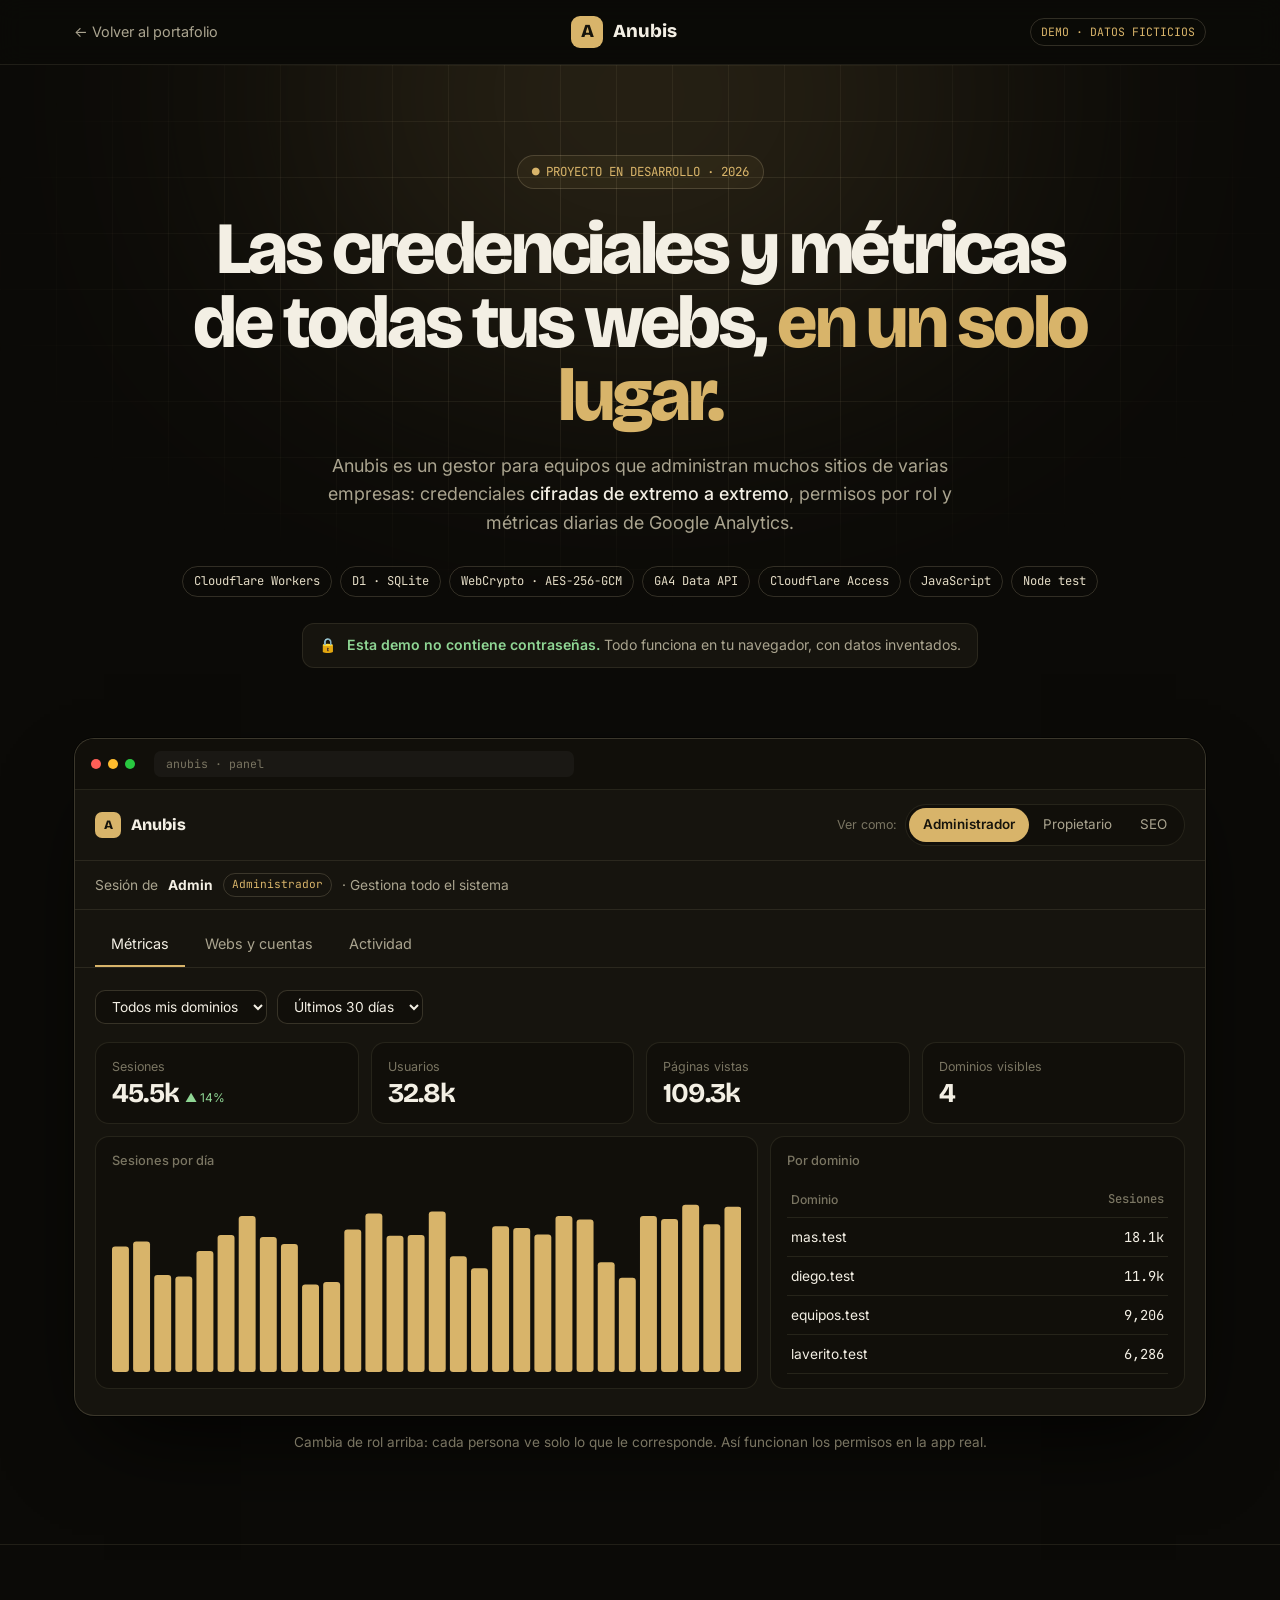
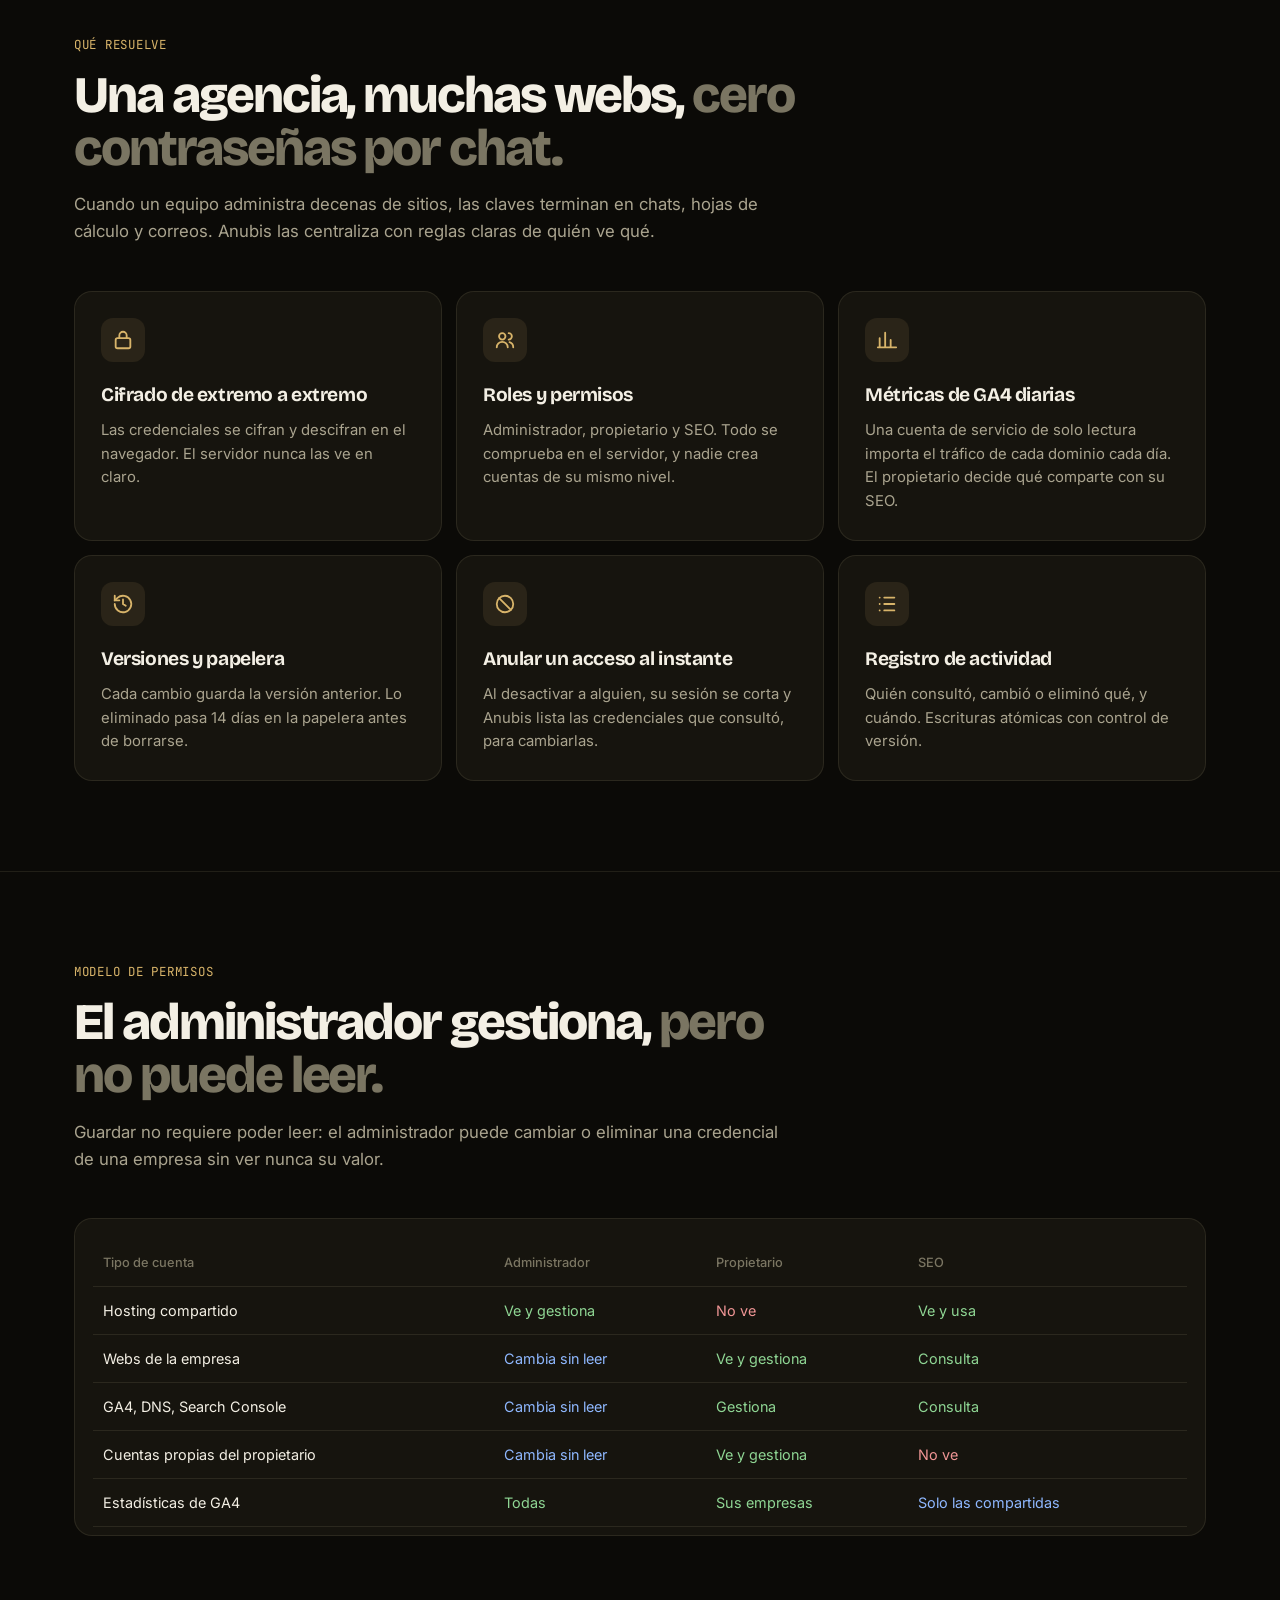
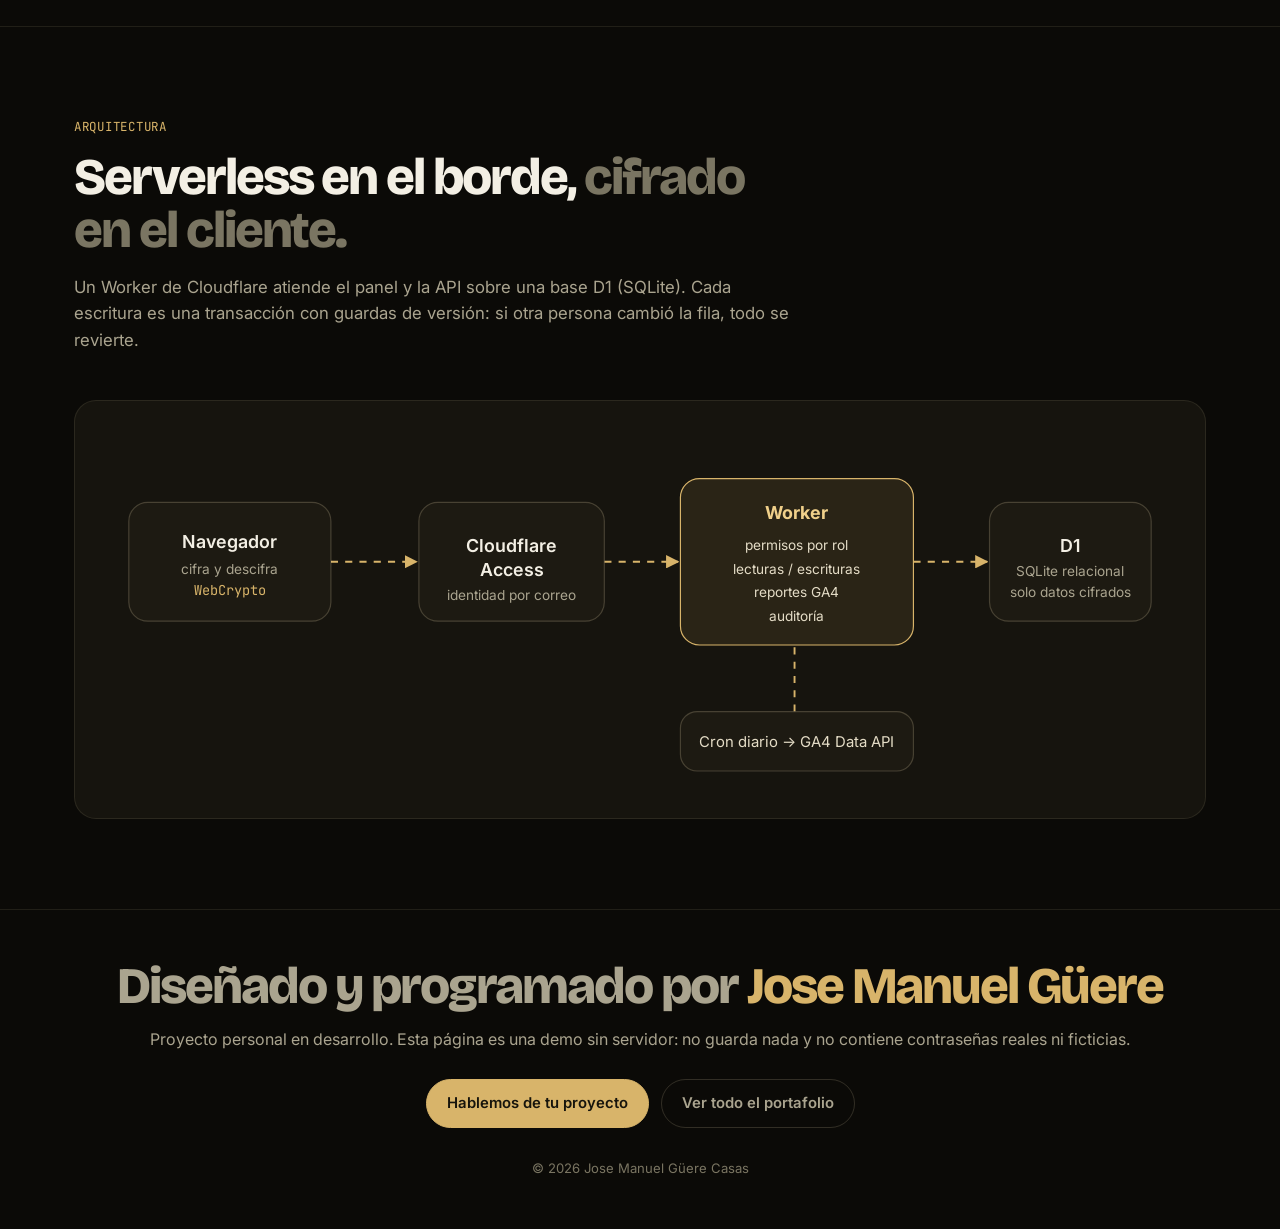
==== anubis.html @ 58fd3b6d "Proyecto Anubis: caso de estudio y demo interactiva sin contraseñas Co-Authored-By: Claude Opus 5.5 " ====
<!doctype html>
<html lang="es">
<head>
<meta charset="utf-8">
<meta name="viewport" content="width=device-width, initial-scale=1">
<title>Anubis — Demo interactiva</title>
<meta name="description" content="Anubis: gestor de credenciales con cifrado de extremo a extremo, roles y métricas de Google Analytics para equipos que administran muchas webs. Demo con datos ficticios.">
<meta property="og:title" content="Anubis — Demo interactiva">
<meta property="og:description" content="Credenciales cifradas de extremo a extremo, roles y métricas de GA4 para agencias. Proyecto de Jose Manuel Güere.">
<meta property="og:image" content="https://jguere2811.github.io/og.png">
<link rel="icon" href="data:image/svg+xml,%3Csvg xmlns='http://www.w3.org/2000/svg' viewBox='0 0 64 64'%3E%3Crect width='64' height='64' rx='16' fill='%23d8b46a'/%3E%3Ctext x='32' y='43' text-anchor='middle' font-family='Arial' font-weight='900' font-size='30' fill='%2316140c'%3EA%3C/text%3E%3C/svg%3E">
<link rel="preconnect" href="https://fonts.googleapis.com">
<link rel="preconnect" href="https://fonts.gstatic.com" crossorigin>
<link href="https://fonts.googleapis.com/css2?family=Bricolage+Grotesque:opsz,wght@12..96,700;12..96,800&family=Inter:wght@400;500;600&family=JetBrains+Mono:wght@400;500&display=swap" rel="stylesheet">
<style>
:root{
  --bg:#0b0a07; --bg-2:#110f0a; --card:#16140e; --card-2:#1d1a12; --line:rgba(255,236,190,.09); --line-2:rgba(255,236,190,.16);
  --text:#f3efe4; --muted:#aaa48f; --dim:#7a7562; --gold:#d8b46a; --gold-2:#f0d08a; --green:#8fd694; --red:#f09595; --blue:#8fb8ff;
  --display:"Bricolage Grotesque",Inter,system-ui,sans-serif; --mono:"JetBrains Mono",ui-monospace,monospace;
}
*{box-sizing:border-box;margin:0;padding:0}
[hidden]{display:none!important}
html{scroll-behavior:smooth}
body{background:var(--bg);color:var(--text);font-family:Inter,system-ui,sans-serif;line-height:1.6;-webkit-font-smoothing:antialiased;overflow-x:hidden}
a{color:inherit;text-decoration:none}
button{font:inherit;color:inherit;background:none;border:none;cursor:pointer}
::selection{background:var(--gold);color:#16140c}
.wrap{max-width:1180px;margin:0 auto;padding:0 24px}
.mono{font-family:var(--mono)}

/* top */
.top{position:sticky;top:0;z-index:20;background:rgba(11,10,7,.8);backdrop-filter:blur(12px);-webkit-backdrop-filter:blur(12px);border-bottom:1px solid var(--line)}
.top .wrap{display:flex;align-items:center;justify-content:space-between;height:64px;gap:16px}
.back{display:inline-flex;align-items:center;gap:8px;color:var(--muted);font-size:.9rem}
.back:hover{color:var(--text)}
.brand{display:flex;align-items:center;gap:10px;font-family:var(--display);font-weight:800;font-size:1.15rem}
.brand i{width:32px;height:32px;border-radius:9px;background:var(--gold);color:#16140c;display:grid;place-items:center;font-style:normal}
.pill{font-family:var(--mono);font-size:.72rem;padding:4px 10px;border-radius:999px;border:1px solid var(--line-2);color:var(--gold)}

/* hero */
.hero{position:relative;padding:90px 0 60px;overflow:hidden;text-align:center}
.hero::before{content:"";position:absolute;inset:0;background-image:linear-gradient(var(--line) 1px,transparent 1px),linear-gradient(90deg,var(--line) 1px,transparent 1px);background-size:56px 56px;mask-image:radial-gradient(ellipse 70% 70% at 50% 30%,#000 20%,transparent 75%);-webkit-mask-image:radial-gradient(ellipse 70% 70% at 50% 30%,#000 20%,transparent 75%)}
.glow{position:absolute;width:700px;height:420px;left:50%;top:-180px;transform:translateX(-50%);background:var(--gold);filter:blur(140px);opacity:.18;border-radius:50%}
.hero .wrap{position:relative}
.eyebrow{display:inline-flex;align-items:center;gap:8px;font-family:var(--mono);font-size:.78rem;color:var(--gold);border:1px solid var(--line-2);border-radius:999px;padding:6px 14px;background:rgba(216,180,106,.06)}
h1{font-family:var(--display);font-weight:800;font-size:clamp(2.4rem,6vw,4.6rem);line-height:1;letter-spacing:-.045em;margin:24px auto 18px;max-width:900px}
h1 em{font-style:normal;color:var(--gold)}
.lead{color:var(--muted);font-size:1.12rem;max-width:660px;margin:0 auto}
.chips{display:flex;flex-wrap:wrap;gap:8px;justify-content:center;margin-top:28px}
.chip{font-family:var(--mono);font-size:.76rem;padding:5px 11px;border-radius:999px;border:1px solid var(--line-2);color:#e4dcc6}
.notice{display:inline-flex;align-items:center;gap:10px;margin-top:26px;font-size:.88rem;color:var(--muted);background:var(--card);border:1px solid var(--line);border-radius:12px;padding:10px 16px}
.notice b{color:var(--green);font-weight:600}

/* demo */
.demo-sec{padding:10px 0 90px}
.app{background:var(--card);border:1px solid var(--line-2);border-radius:20px;overflow:hidden;box-shadow:0 40px 90px -30px rgba(0,0,0,.9),0 0 0 1px rgba(0,0,0,.5)}
.chrome{display:flex;align-items:center;gap:7px;padding:12px 16px;border-bottom:1px solid var(--line);background:var(--bg-2)}
.chrome i{width:10px;height:10px;border-radius:50%;background:#3a372c}
.chrome i:nth-child(1){background:#ff5f57}.chrome i:nth-child(2){background:#febc2e}.chrome i:nth-child(3){background:#28c840}
.chrome .url{margin-left:12px;flex:1;max-width:420px;background:rgba(255,255,255,.04);border-radius:7px;padding:4px 12px;font-family:var(--mono);font-size:.72rem;color:var(--dim)}
.appbar{display:flex;align-items:center;gap:14px;flex-wrap:wrap;padding:14px 20px;border-bottom:1px solid var(--line)}
.appbar .brand{font-size:1rem}.appbar .brand i{width:26px;height:26px;font-size:.8rem;border-radius:7px}
.roles{margin-left:auto;display:flex;align-items:center;gap:8px;flex-wrap:wrap}
.roles small{color:var(--dim);font-size:.78rem}
.seg{display:flex;background:var(--bg-2);border:1px solid var(--line);border-radius:999px;padding:3px}
.seg button{padding:6px 14px;border-radius:999px;font-size:.84rem;color:var(--muted);transition:.2s}
.seg button.on{background:var(--gold);color:#16140c;font-weight:600}
.who{padding:12px 20px;font-size:.86rem;color:var(--muted);border-bottom:1px solid var(--line);display:flex;gap:10px;align-items:center;flex-wrap:wrap}
.who b{color:var(--text)}
.tag{font-family:var(--mono);font-size:.7rem;padding:2px 8px;border-radius:999px;border:1px solid var(--line-2);color:var(--gold)}
.tabs{display:flex;gap:4px;padding:12px 20px 0;border-bottom:1px solid var(--line);overflow-x:auto}
.tabs button{padding:10px 16px;font-size:.9rem;color:var(--muted);border-bottom:2px solid transparent;white-space:nowrap}
.tabs button.on{color:var(--text);border-color:var(--gold)}
.pane{padding:22px 20px 26px;min-height:420px}

.filters{display:flex;gap:10px;flex-wrap:wrap;margin-bottom:18px;align-items:center}
select{font:inherit;font-size:.86rem;background:var(--bg-2);color:var(--text);border:1px solid var(--line-2);border-radius:10px;padding:7px 12px}
.kpis{display:grid;grid-template-columns:repeat(4,1fr);gap:12px}
.kpi{background:var(--bg-2);border:1px solid var(--line);border-radius:14px;padding:14px 16px}
.kpi small{color:var(--dim);font-size:.78rem;display:block}
.kpi b{font-family:var(--display);font-size:1.7rem;letter-spacing:-.03em;line-height:1.2}
.kpi em{font-style:normal;font-size:.75rem;color:var(--green);margin-left:6px}
.grid2{display:grid;grid-template-columns:1.6fr 1fr;gap:12px;margin-top:12px}
.box{background:var(--bg-2);border:1px solid var(--line);border-radius:14px;padding:14px 16px}
.box h4{font-size:.8rem;color:var(--dim);font-weight:500;margin-bottom:10px}
#chart{width:100%;height:190px;display:block}
#chart rect{fill:var(--gold);transition:height .4s,y .4s}
#chart rect:hover{fill:var(--gold-2)}
table{width:100%;border-collapse:collapse;font-size:.86rem}
td,th{padding:8px 4px;border-bottom:1px solid var(--line);text-align:left}
th{color:var(--dim);font-weight:500;font-size:.76rem}
td.n,th.n{text-align:right;font-family:var(--mono)}
.empty{display:grid;place-items:center;text-align:center;gap:10px;padding:60px 20px;color:var(--muted)}
.empty .ic{width:52px;height:52px;border-radius:14px;display:grid;place-items:center;background:rgba(240,149,149,.1);color:var(--red);font-size:1.4rem}

.co{margin-bottom:22px}
.co h3{font-family:var(--display);font-size:1.15rem;letter-spacing:-.02em;display:flex;align-items:center;gap:10px;margin-bottom:10px}
.co h3 span{font-family:var(--mono);font-size:.72rem;color:var(--dim);font-weight:400}
.acc{display:grid;grid-template-columns:auto 1fr auto;gap:14px;align-items:center;background:var(--bg-2);border:1px solid var(--line);border-radius:14px;padding:12px 14px;margin-bottom:8px}
.acc .lk{width:36px;height:36px;border-radius:10px;display:grid;place-items:center;background:rgba(216,180,106,.1);color:var(--gold)}
.acc .lk svg{width:18px;height:18px}
.acc b{display:block;font-size:.93rem}
.acc small{color:var(--dim);font-size:.78rem}
.acc .val{font-family:var(--mono);font-size:.78rem;color:var(--dim);letter-spacing:.1em}
.perm{font-size:.76rem;font-weight:600;padding:5px 10px;border-radius:999px;white-space:nowrap}
.perm.ok{background:rgba(143,214,148,.1);color:var(--green)}
.perm.blind{background:rgba(143,184,255,.1);color:var(--blue)}
.perm.no{background:rgba(240,149,149,.1);color:var(--red)}
.btn-ver{font-size:.78rem;border:1px solid var(--line-2);border-radius:8px;padding:5px 10px;margin-left:8px;color:var(--muted)}
.btn-ver:hover{color:var(--text);border-color:var(--gold)}
.right{display:flex;align-items:center;flex-wrap:wrap;justify-content:flex-end;gap:6px}

.log{display:grid;gap:0}
.ev{display:grid;grid-template-columns:110px 1fr;gap:14px;padding:12px 0;border-bottom:1px solid var(--line);font-size:.88rem}
.ev time{font-family:var(--mono);font-size:.76rem;color:var(--dim)}
.ev b{font-weight:600}
.ev .k{color:var(--gold)}

@media (max-width:860px){.kpis{grid-template-columns:1fr 1fr}.grid2{grid-template-columns:1fr}.roles{margin-left:0;width:100%}}
@media (max-width:520px){.acc{grid-template-columns:auto 1fr}.acc .right{grid-column:1/-1;justify-content:flex-start}.ev{grid-template-columns:1fr;gap:2px}.chrome .url{display:none}.seg button{padding:6px 10px;font-size:.8rem}}

/* sections */
section.info{padding:90px 0;border-top:1px solid var(--line)}
.sh{max-width:720px;margin-bottom:46px}
.lbl{font-family:var(--mono);font-size:.78rem;color:var(--gold);letter-spacing:.06em;margin-bottom:14px}
h2{font-family:var(--display);font-weight:800;font-size:clamp(2rem,4.5vw,3.2rem);line-height:1.04;letter-spacing:-.04em}
h2 span{color:var(--dim)}
.sh p{color:var(--muted);margin-top:16px;font-size:1.05rem}
.feats{display:grid;grid-template-columns:repeat(3,1fr);gap:14px}
.feat{background:var(--card);border:1px solid var(--line);border-radius:18px;padding:26px}
.feat .ic{width:44px;height:44px;border-radius:12px;display:grid;place-items:center;background:rgba(216,180,106,.1);color:var(--gold);margin-bottom:18px}
.feat .ic svg{width:22px;height:22px}
.feat h3{font-family:var(--display);font-size:1.2rem;letter-spacing:-.02em;margin-bottom:8px}
.feat p{color:var(--muted);font-size:.93rem}
@media (max-width:900px){.feats{grid-template-columns:1fr 1fr}}
@media (max-width:560px){.feats{grid-template-columns:1fr}}
.arch{background:var(--card);border:1px solid var(--line);border-radius:22px;padding:30px;overflow-x:auto}
.arch svg{display:block;width:100%;min-width:720px;height:auto}
.flowdash{stroke-dasharray:6 6;animation:dash 1s linear infinite}
@keyframes dash{to{stroke-dashoffset:-12}}
.role-table{width:100%;margin-top:14px}
.role-table td,.role-table th{padding:12px 10px;font-size:.9rem}
.role-table th{font-size:.8rem}
.y{color:var(--green)}.b{color:var(--blue)}.x{color:var(--red)}
.tw{background:var(--card);border:1px solid var(--line);border-radius:18px;padding:8px 18px;overflow-x:auto}
.tw table{min-width:560px}

footer{border-top:1px solid var(--line);padding:50px 0;text-align:center;color:var(--muted)}
footer h2{margin-bottom:14px}
.cta{display:flex;justify-content:center;gap:12px;flex-wrap:wrap;margin-top:26px}
.btn{display:inline-flex;align-items:center;gap:8px;padding:12px 20px;border-radius:999px;font-weight:600;font-size:.93rem;border:1px solid var(--line-2);transition:transform .2s}
.btn:hover{transform:translateY(-2px)}
.btn.gold{background:var(--gold);color:#16140c;border-color:var(--gold)}
.small{font-size:.82rem;color:var(--dim);margin-top:30px}

.toast{position:fixed;left:50%;bottom:26px;transform:translate(-50%,20px);max-width:calc(100vw - 32px);background:var(--card-2);border:1px solid var(--gold);color:var(--text);font-size:.9rem;padding:12px 18px;border-radius:14px;opacity:0;transition:.3s;pointer-events:none;z-index:50;box-shadow:0 20px 40px rgba(0,0,0,.6)}
.toast.show{opacity:1;transform:translate(-50%,0)}
@media (prefers-reduced-motion:reduce){*{animation:none!important;transition:none!important}html{scroll-behavior:auto}}
</style>
</head>
<body>

<div class="top">
  <div class="wrap">
    <a class="back" href="./#proyectos">← Volver al portafolio</a>
    <span class="brand"><i>A</i>Anubis</span>
    <span class="pill">DEMO · DATOS FICTICIOS</span>
  </div>
</div>

<header class="hero">
  <div class="glow"></div>
  <div class="wrap">
    <span class="eyebrow">● PROYECTO EN DESARROLLO · 2026</span>
    <h1>Las credenciales y métricas de todas tus webs, <em>en un solo lugar.</em></h1>
    <p class="lead">Anubis es un gestor para equipos que administran muchos sitios de varias empresas: credenciales <b style="color:var(--text);font-weight:500">cifradas de extremo a extremo</b>, permisos por rol y métricas diarias de Google Analytics.</p>
    <div class="chips"><span class="chip">Cloudflare Workers</span><span class="chip">D1 · SQLite</span><span class="chip">WebCrypto · AES-256-GCM</span><span class="chip">GA4 Data API</span><span class="chip">Cloudflare Access</span><span class="chip">JavaScript</span><span class="chip">Node test</span></div>
    <div class="notice">🔒 <span><b>Esta demo no contiene contraseñas.</b> Todo funciona en tu navegador, con datos inventados.</span></div>
  </div>
</header>

<!-- ============ DEMO ============ -->
<section class="demo-sec" id="demo">
  <div class="wrap">
    <div class="app">
      <div class="chrome"><i></i><i></i><i></i><span class="url">anubis · panel</span></div>
      <div class="appbar">
        <span class="brand"><i>A</i>Anubis</span>
        <div class="roles"><small>Ver como:</small>
          <div class="seg" id="roles">
            <button data-role="admin" class="on">Administrador</button>
            <button data-role="owner">Propietario</button>
            <button data-role="seo">SEO</button>
          </div>
        </div>
      </div>
      <div class="who" id="who"></div>
      <div class="tabs" id="tabs">
        <button data-tab="metricas" class="on">Métricas</button>
        <button data-tab="webs">Webs y cuentas</button>
        <button data-tab="actividad">Actividad</button>
      </div>

      <div class="pane" id="p-metricas">
        <div class="filters">
          <select id="f-dom" aria-label="Dominio"></select>
          <select id="f-dias" aria-label="Periodo"><option value="7">Últimos 7 días</option><option value="30" selected>Últimos 30 días</option></select>
        </div>
        <div class="kpis">
          <div class="kpi"><small>Sesiones</small><b id="k-ses">0</b><em id="k-var"></em></div>
          <div class="kpi"><small>Usuarios</small><b id="k-usr">0</b></div>
          <div class="kpi"><small>Páginas vistas</small><b id="k-pv">0</b></div>
          <div class="kpi"><small>Dominios visibles</small><b id="k-dom">0</b></div>
        </div>
        <div class="grid2">
          <div class="box"><h4>Sesiones por día</h4><svg id="chart" viewBox="0 0 600 190" preserveAspectRatio="none"></svg></div>
          <div class="box"><h4>Por dominio</h4><table><thead><tr><th>Dominio</th><th class="n">Sesiones</th></tr></thead><tbody id="t-dom"></tbody></table></div>
        </div>
      </div>

      <div class="pane" id="p-webs" hidden></div>
      <div class="pane" id="p-actividad" hidden></div>
    </div>
    <p style="text-align:center;color:var(--dim);font-size:.85rem;margin-top:16px">Cambia de rol arriba: cada persona ve solo lo que le corresponde. Así funcionan los permisos en la app real.</p>
  </div>
</section>

<!-- ============ FEATURES ============ -->
<section class="info">
  <div class="wrap">
    <div class="sh">
      <div class="lbl">QUÉ RESUELVE</div>
      <h2>Una agencia, muchas webs, <span>cero contraseñas por chat.</span></h2>
      <p>Cuando un equipo administra decenas de sitios, las claves terminan en chats, hojas de cálculo y correos. Anubis las centraliza con reglas claras de quién ve qué.</p>
    </div>
    <div class="feats">
      <div class="feat"><div class="ic"><svg viewBox="0 0 24 24" fill="none" stroke="currentColor" stroke-width="2" stroke-linecap="round"><rect x="4" y="10" width="16" height="11" rx="2"/><path d="M8 10V7a4 4 0 0 1 8 0v3"/></svg></div><h3>Cifrado de extremo a extremo</h3><p>Las credenciales se cifran y descifran en el navegador. El servidor nunca las ve en claro.</p></div>
      <div class="feat"><div class="ic"><svg viewBox="0 0 24 24" fill="none" stroke="currentColor" stroke-width="2" stroke-linecap="round"><circle cx="9" cy="8" r="3.5"/><path d="M3 20c0-3.3 2.7-6 6-6s6 2.7 6 6"/><path d="M16 4.5a3.5 3.5 0 0 1 0 7M21 20c0-2.6-1.6-4.9-4-5.7"/></svg></div><h3>Roles y permisos</h3><p>Administrador, propietario y SEO. Todo se comprueba en el servidor, y nadie crea cuentas de su mismo nivel.</p></div>
      <div class="feat"><div class="ic"><svg viewBox="0 0 24 24" fill="none" stroke="currentColor" stroke-width="2" stroke-linecap="round"><path d="M4 20V10M10 20V4M16 20v-8M22 20H2"/></svg></div><h3>Métricas de GA4 diarias</h3><p>Una cuenta de servicio de solo lectura importa el tráfico de cada dominio cada día. El propietario decide qué comparte con su SEO.</p></div>
      <div class="feat"><div class="ic"><svg viewBox="0 0 24 24" fill="none" stroke="currentColor" stroke-width="2" stroke-linecap="round"><path d="M3 12a9 9 0 1 0 3-6.7L3 8"/><path d="M3 3v5h5M12 7v5l3 2"/></svg></div><h3>Versiones y papelera</h3><p>Cada cambio guarda la versión anterior. Lo eliminado pasa 14 días en la papelera antes de borrarse.</p></div>
      <div class="feat"><div class="ic"><svg viewBox="0 0 24 24" fill="none" stroke="currentColor" stroke-width="2" stroke-linecap="round"><circle cx="12" cy="12" r="9"/><path d="M5.6 5.6l12.8 12.8"/></svg></div><h3>Anular un acceso al instante</h3><p>Al desactivar a alguien, su sesión se corta y Anubis lista las credenciales que consultó, para cambiarlas.</p></div>
      <div class="feat"><div class="ic"><svg viewBox="0 0 24 24" fill="none" stroke="currentColor" stroke-width="2" stroke-linecap="round"><path d="M9 5h11M9 12h11M9 19h11M4 5h.01M4 12h.01M4 19h.01"/></svg></div><h3>Registro de actividad</h3><p>Quién consultó, cambió o eliminó qué, y cuándo. Escrituras atómicas con control de versión.</p></div>
    </div>
  </div>
</section>

<!-- ============ ROLES ============ -->
<section class="info">
  <div class="wrap">
    <div class="sh">
      <div class="lbl">MODELO DE PERMISOS</div>
      <h2>El administrador gestiona, <span>pero no puede leer.</span></h2>
      <p>Guardar no requiere poder leer: el administrador puede cambiar o eliminar una credencial de una empresa sin ver nunca su valor.</p>
    </div>
    <div class="tw">
      <table class="role-table">
        <thead><tr><th>Tipo de cuenta</th><th>Administrador</th><th>Propietario</th><th>SEO</th></tr></thead>
        <tbody>
          <tr><td>Hosting compartido</td><td class="y">Ve y gestiona</td><td class="x">No ve</td><td class="y">Ve y usa</td></tr>
          <tr><td>Webs de la empresa</td><td class="b">Cambia sin leer</td><td class="y">Ve y gestiona</td><td class="y">Consulta</td></tr>
          <tr><td>GA4, DNS, Search Console</td><td class="b">Cambia sin leer</td><td class="y">Gestiona</td><td class="y">Consulta</td></tr>
          <tr><td>Cuentas propias del propietario</td><td class="b">Cambia sin leer</td><td class="y">Ve y gestiona</td><td class="x">No ve</td></tr>
          <tr><td>Estadísticas de GA4</td><td class="y">Todas</td><td class="y">Sus empresas</td><td class="b">Solo las compartidas</td></tr>
        </tbody>
      </table>
    </div>
  </div>
</section>

<!-- ============ ARCH ============ -->
<section class="info">
  <div class="wrap">
    <div class="sh">
      <div class="lbl">ARQUITECTURA</div>
      <h2>Serverless en el borde, <span>cifrado en el cliente.</span></h2>
      <p>Un Worker de Cloudflare atiende el panel y la API sobre una base D1 (SQLite). Cada escritura es una transacción con guardas de versión: si otra persona cambió la fila, todo se revierte.</p>
    </div>
    <div class="arch">
      <svg viewBox="0 0 900 300" font-family="Inter, sans-serif">
        <defs><marker id="ar" viewBox="0 0 10 10" refX="9" refY="5" markerWidth="7" markerHeight="7" orient="auto"><path d="M0 0L10 5L0 10z" fill="#d8b46a"/></marker></defs>
        <g fill="none" stroke="#d8b46a" stroke-width="1.6" marker-end="url(#ar)">
          <path class="flowdash" d="M190 110 H262"/><path class="flowdash" d="M420 110 H482"/><path class="flowdash" d="M680 110 H742"/>
          <path class="flowdash" d="M580 236 V160"/>
        </g>
        <g>
          <rect x="20" y="60" width="170" height="100" rx="16" fill="#1d1a12" stroke="rgba(255,236,190,.2)"/>
          <text x="105" y="98" text-anchor="middle" font-size="15" font-weight="600" fill="#f3efe4">Navegador</text>
          <text x="105" y="120" text-anchor="middle" font-size="11.5" fill="#aaa48f">cifra y descifra</text>
          <text x="105" y="138" text-anchor="middle" font-size="11.5" fill="#d8b46a" font-family="JetBrains Mono">WebCrypto</text>

          <rect x="264" y="60" width="156" height="100" rx="16" fill="#1d1a12" stroke="rgba(255,236,190,.2)"/>
          <text x="342" y="102" text-anchor="middle" font-size="15" font-weight="600" fill="#f3efe4">Cloudflare</text>
          <text x="342" y="122" text-anchor="middle" font-size="15" font-weight="600" fill="#f3efe4">Access</text>
          <text x="342" y="142" text-anchor="middle" font-size="11.5" fill="#aaa48f">identidad por correo</text>

          <rect x="484" y="40" width="196" height="140" rx="16" fill="#2a2416" stroke="#d8b46a"/>
          <text x="582" y="74" text-anchor="middle" font-size="15" font-weight="700" fill="#f0d08a">Worker</text>
          <text x="582" y="100" text-anchor="middle" font-size="11.5" fill="#e4dcc6">permisos por rol</text>
          <text x="582" y="120" text-anchor="middle" font-size="11.5" fill="#e4dcc6">lecturas / escrituras</text>
          <text x="582" y="140" text-anchor="middle" font-size="11.5" fill="#e4dcc6">reportes GA4</text>
          <text x="582" y="160" text-anchor="middle" font-size="11.5" fill="#e4dcc6">auditoría</text>

          <rect x="744" y="60" width="136" height="100" rx="16" fill="#1d1a12" stroke="rgba(255,236,190,.2)"/>
          <text x="812" y="102" text-anchor="middle" font-size="15" font-weight="600" fill="#f3efe4">D1</text>
          <text x="812" y="122" text-anchor="middle" font-size="11.5" fill="#aaa48f">SQLite relacional</text>
          <text x="812" y="140" text-anchor="middle" font-size="11.5" fill="#aaa48f">solo datos cifrados</text>

          <rect x="484" y="236" width="196" height="50" rx="14" fill="#1d1a12" stroke="rgba(255,236,190,.2)"/>
          <text x="582" y="266" text-anchor="middle" font-size="12.5" fill="#e4dcc6">Cron diario → GA4 Data API</text>
        </g>
      </svg>
    </div>
  </div>
</section>

<footer>
  <div class="wrap">
    <h2>Diseñado y programado por <span style="color:var(--gold)">Jose Manuel Güere</span></h2>
    <p>Proyecto personal en desarrollo. Esta página es una demo sin servidor: no guarda nada y no contiene contraseñas reales ni ficticias.</p>
    <div class="cta">
      <a class="btn gold" href="./#contacto">Hablemos de tu proyecto</a>
      <a class="btn" href="./">Ver todo el portafolio</a>
    </div>
    <p class="small">© <span id="y"></span> Jose Manuel Güere Casas</p>
  </div>
</footer>
<div class="toast" id="toast"></div>

<script>
(() => {
  // ---------- datos ficticios ----------
  const EMP = {
    Yolanda: { doms: ['mas.test', 'equipos.test'] },
    Kamus:   { doms: ['diego.test', 'laverito.test'] }
  };
  const ROLES = {
    admin: { name: 'Admin', email: 'admin@anubis.test', label: 'Administrador', desc: 'Gestiona todo el sistema', doms: ['mas.test','equipos.test','diego.test','laverito.test'], emps: ['Yolanda','Kamus'], log: true },
    owner: { name: 'Juan', email: 'juan@anubis.test', label: 'Propietario', desc: 'Socio de Yolanda y Kamus', doms: ['mas.test','equipos.test','diego.test','laverito.test'], emps: ['Yolanda','Kamus'], log: true },
    seo:   { name: 'Ana', email: 'ana@anubis.test', label: 'SEO', desc: 'Trabaja para Yolanda · Juan le compartió las métricas de mas.test', doms: ['mas.test'], emps: ['Yolanda'], log: false }
  };
  // cuentas: [nombre, detalle, tipo, empresa]  (sin valores: esta demo no tiene contraseñas)
  const ACC = [
    ['Hosting compartido', 'Panel del hosting · varios dominios', 'compartida', null],
    ['WordPress · mas.test', 'Acceso de administrador del sitio', 'web', 'Yolanda'],
    ['WordPress · equipos.test', 'Acceso de administrador del sitio', 'web', 'Yolanda'],
    ['Google Analytics 4', 'Propiedad de la empresa', 'infra', 'Yolanda'],
    ['Registrador del dominio', 'Cuenta propia de Juan', 'propia', 'Yolanda'],
    ['WordPress · diego.test', 'Acceso de administrador del sitio', 'web', 'Kamus'],
    ['DNS de la empresa', 'Zona DNS de Kamus', 'infra', 'Kamus'],
  ];
  const PERM = { // por tipo y rol: ok (ve), blind (cambia sin leer), no (no ve)
    compartida: { admin: 'ok', owner: 'no', seo: 'ok' },
    web:        { admin: 'blind', owner: 'ok', seo: 'ok' },
    infra:      { admin: 'blind', owner: 'ok', seo: 'ok' },
    propia:     { admin: 'blind', owner: 'ok', seo: 'no' }
  };
  const PERM_TXT = { ok: 'Puede ver', blind: 'Cambia sin leer', no: 'No ve' };

  // series deterministas por dominio
  const rnd = s => () => (s = (s * 16807) % 2147483647) / 2147483647;
  const SERIES = {};
  Object.values(EMP).flatMap(e => e.doms).forEach((d, i) => {
    const r = rnd(1000 + i * 977), base = [520, 260, 340, 180][i];
    SERIES[d] = Array.from({ length: 60 }, (_, k) => Math.round(base * (0.75 + r() * 0.5) * (1 + k / 160) * ([0,6].includes((k + 2) % 7) ? 0.7 : 1)));
  });

  let role = 'admin', tab = 'metricas';
  const $ = id => document.getElementById(id);
  const fmt = n => n >= 10000 ? (n / 1000).toFixed(1) + 'k' : n.toLocaleString('es-PE');
  const el = (tag, cls, txt) => { const e = document.createElement(tag); if (cls) e.className = cls; if (txt != null) e.textContent = txt; return e; };

  function renderWho() {
    const r = ROLES[role], w = $('who'); w.textContent = '';
    w.append('Sesión de ', el('b', null, r.name), ' ', el('span', 'tag', r.label), ' ', el('span', null, '· ' + r.desc));
  }

  function renderMetrics() {
    const r = ROLES[role], sel = $('f-dom'), prev = sel.value;
    sel.textContent = '';
    sel.append(new Option(r.doms.length > 1 ? 'Todos mis dominios' : r.doms[0], ''));
    if (r.doms.length > 1) r.doms.forEach(d => sel.append(new Option(d, d)));
    if (r.doms.includes(prev)) sel.value = prev;
    const doms = sel.value ? [sel.value] : r.doms, days = +$('f-dias').value;
    const sum = Array.from({ length: days }, (_, i) => doms.reduce((a, d) => a + SERIES[d][60 - days + i], 0));
    const prevSum = doms.reduce((a, d) => a + SERIES[d].slice(60 - 2 * days, 60 - days).reduce((x, y) => x + y, 0), 0);
    const tot = sum.reduce((a, b) => a + b, 0);
    $('k-ses').textContent = fmt(tot);
    const v = prevSum ? ((tot - prevSum) / prevSum * 100) : 0;
    $('k-var').textContent = (v >= 0 ? '▲ ' : '▼ ') + Math.abs(v).toFixed(0) + '%';
    $('k-var').style.color = v >= 0 ? 'var(--green)' : 'var(--red)';
    $('k-usr').textContent = fmt(Math.round(tot * 0.72));
    $('k-pv').textContent = fmt(Math.round(tot * 2.4));
    $('k-dom').textContent = doms.length;
    // chart
    const svg = $('chart'), max = Math.max(...sum) * 1.1, W = 600, H = 190, gap = days > 10 ? 4 : 10, bw = (W - gap * (days - 1)) / days;
    svg.textContent = '';
    sum.forEach((val, i) => {
      const h = val / max * (H - 6), rc = document.createElementNS('http://www.w3.org/2000/svg', 'rect');
      rc.setAttribute('x', i * (bw + gap)); rc.setAttribute('y', H - h); rc.setAttribute('width', bw); rc.setAttribute('height', h); rc.setAttribute('rx', 3);
      const t = document.createElementNS('http://www.w3.org/2000/svg', 'title'); t.textContent = val + ' sesiones'; rc.append(t);
      svg.append(rc);
    });
    // table
    const tb = $('t-dom'); tb.textContent = '';
    r.doms.map(d => [d, SERIES[d].slice(60 - days).reduce((a, b) => a + b, 0)]).sort((a, b) => b[1] - a[1]).forEach(([d, n]) => {
      const tr = el('tr'); tr.append(el('td', null, d), el('td', 'n', fmt(n))); tb.append(tr);
    });
  }

  const lockSvg = () => { const s = el('span', 'lk'); s.innerHTML = '<svg viewBox="0 0 24 24" fill="none" stroke="currentColor" stroke-width="2" stroke-linecap="round"><rect x="4" y="10" width="16" height="11" rx="2"/><path d="M8 10V7a4 4 0 0 1 8 0v3"/></svg>'; return s; };

  function renderWebs() {
    const p = $('p-webs'), r = ROLES[role]; p.textContent = '';
    const groups = [['Cuentas compartidas', ACC.filter(a => !a[3])], ...r.emps.map(e => [e, ACC.filter(a => a[3] === e)])];
    groups.forEach(([title, list]) => {
      const vis = list.filter(a => PERM[a[2]][role] !== 'no');
      const hidden = list.length - vis.length;
      const co = el('div', 'co'), h = el('h3', null, title);
      if (EMP[title]) h.append(el('span', null, EMP[title].doms.join(' · ')));
      co.append(h);
      vis.forEach(([n, d, t]) => {
        const p = PERM[t][role], row = el('div', 'acc'), mid = el('div'), right = el('div', 'right');
        mid.append(el('b', null, n), el('small', null, d));
        right.append(el('span', 'val', '•••••••• cifrado'), el('span', 'perm ' + p, PERM_TXT[p]));
        const b = el('button', 'btn-ver', p === 'ok' ? 'Ver' : 'Cambiar');
        b.onclick = () => toast(p === 'ok'
          ? 'En la app real, la credencial se descifra en tu navegador. Esta demo no contiene contraseñas.'
          : 'El administrador puede reemplazar esta credencial sin poder leerla nunca.');
        right.append(b);
        row.append(lockSvg(), mid, right); co.append(row);
      });
      if (hidden) co.append(el('p', null, '+ ' + hidden + (hidden > 1 ? ' cuentas que' : ' cuenta que') + ' no puedes ver con este rol')), co.lastChild.style.cssText = 'color:var(--red);font-size:.82rem;margin-top:4px';
      if (!list.length) return;
      p.append(co);
    });
  }

  function renderLog() {
    const p = $('p-actividad'); p.textContent = '';
    if (!ROLES[role].log) {
      const e = el('div', 'empty'); e.append(el('div', 'ic', '⦸'), el('b', null, 'Sin acceso'), el('span', null, 'El SEO no ve el registro de actividad. Solo el administrador y los propietarios de cada empresa.'));
      p.append(e); return;
    }
    const evs = [
      ['hoy 09:42', 'Ana', 'consultó', 'WordPress · mas.test'],
      ['hoy 09:15', 'Juan', 'compartió las métricas de', 'mas.test con Ana'],
      ['ayer 18:03', 'Admin', 'cambió (sin leer)', 'DNS de la empresa · Kamus'],
      ['ayer 11:27', 'Juan', 'envió a la papelera', 'WordPress · antiguo.test'],
      ['lun 16:50', 'Admin', 'creó la cuenta SEO de', 'Ana en Yolanda'],
      ['lun 08:00', 'Sistema', 'importó las métricas diarias de', 'GA4 · 4 dominios']
    ].filter(e => role === 'admin' || !e[3].includes('Kamus'));
    const log = el('div', 'log');
    evs.forEach(([t, who, act, what]) => {
      const r = el('div', 'ev'), d = el('div');
      d.append(el('b', null, who), ' ' + act + ' ', el('span', 'k', what));
      r.append(el('time', null, t), d); log.append(r);
    });
    p.append(log);
  }

  function render() {
    renderWho();
    ['metricas', 'webs', 'actividad'].forEach(t => $('p-' + t).hidden = t !== tab);
    if (tab === 'metricas') renderMetrics();
    if (tab === 'webs') renderWebs();
    if (tab === 'actividad') renderLog();
  }

  $('roles').addEventListener('click', e => {
    const b = e.target.closest('button'); if (!b) return;
    role = b.dataset.role;
    [...$('roles').children].forEach(x => x.classList.toggle('on', x === b));
    $('f-dom').value = ''; render();
  });
  $('tabs').addEventListener('click', e => {
    const b = e.target.closest('button'); if (!b) return;
    tab = b.dataset.tab;
    [...$('tabs').children].forEach(x => x.classList.toggle('on', x === b));
    render();
  });
  $('f-dom').onchange = renderMetrics; $('f-dias').onchange = renderMetrics;

  let tt; const toast = msg => { const t = $('toast'); t.textContent = '🔒 ' + msg; t.classList.add('show'); clearTimeout(tt); tt = setTimeout(() => t.classList.remove('show'), 3200); };
  $('y').textContent = new Date().getFullYear();
  render();
})();
</script>
</body>
</html>
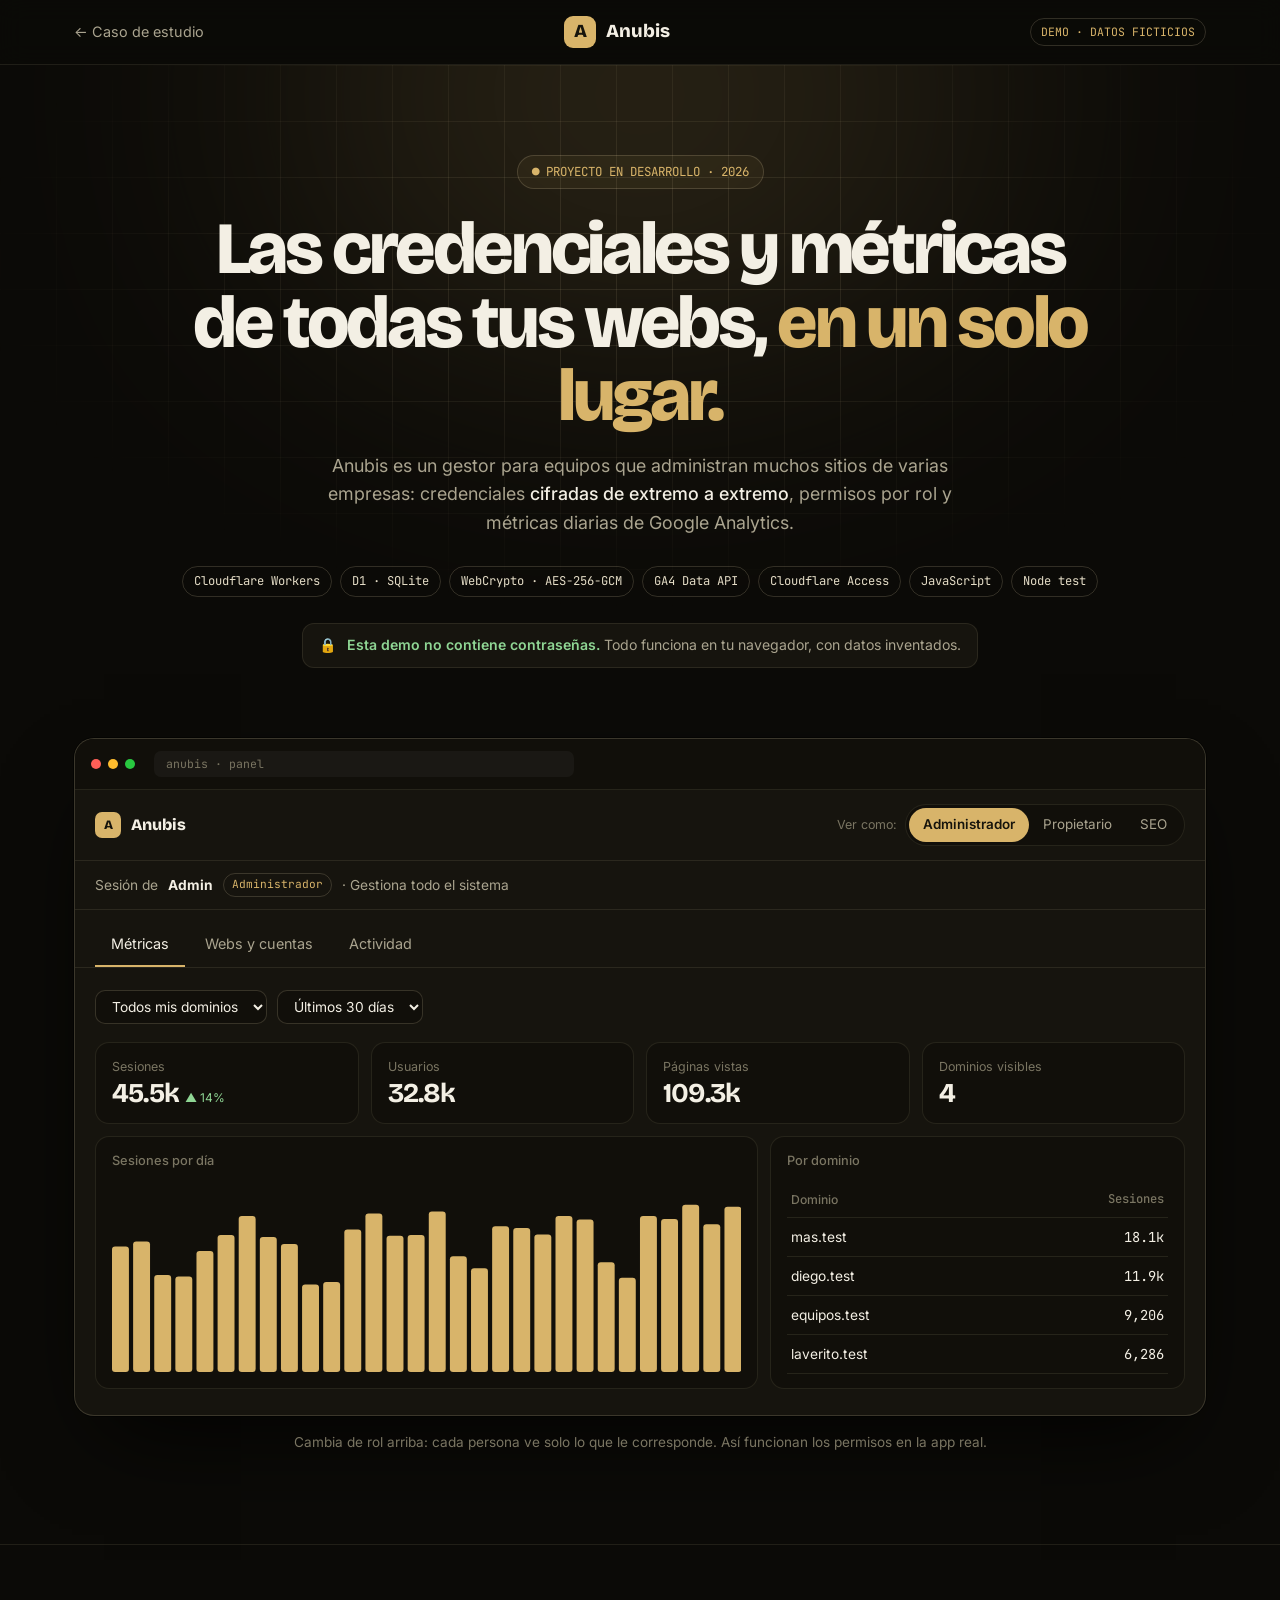
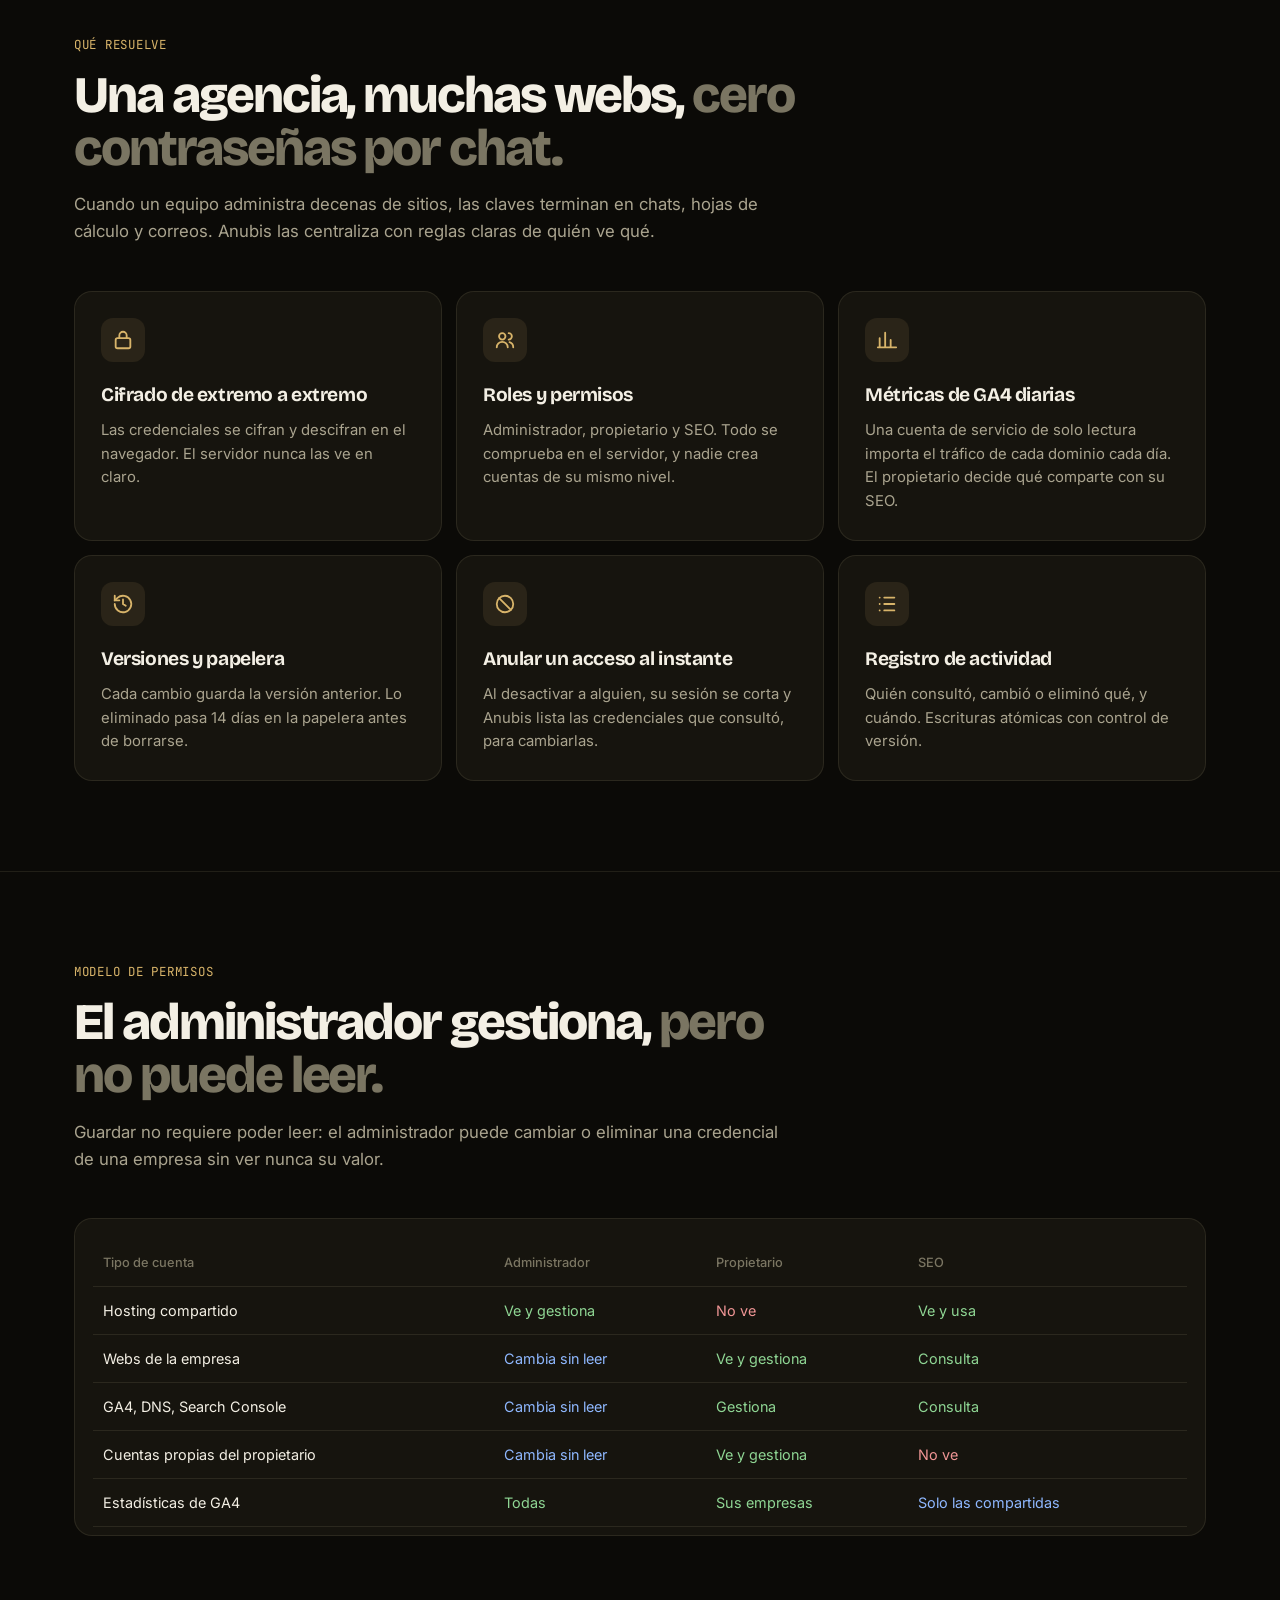
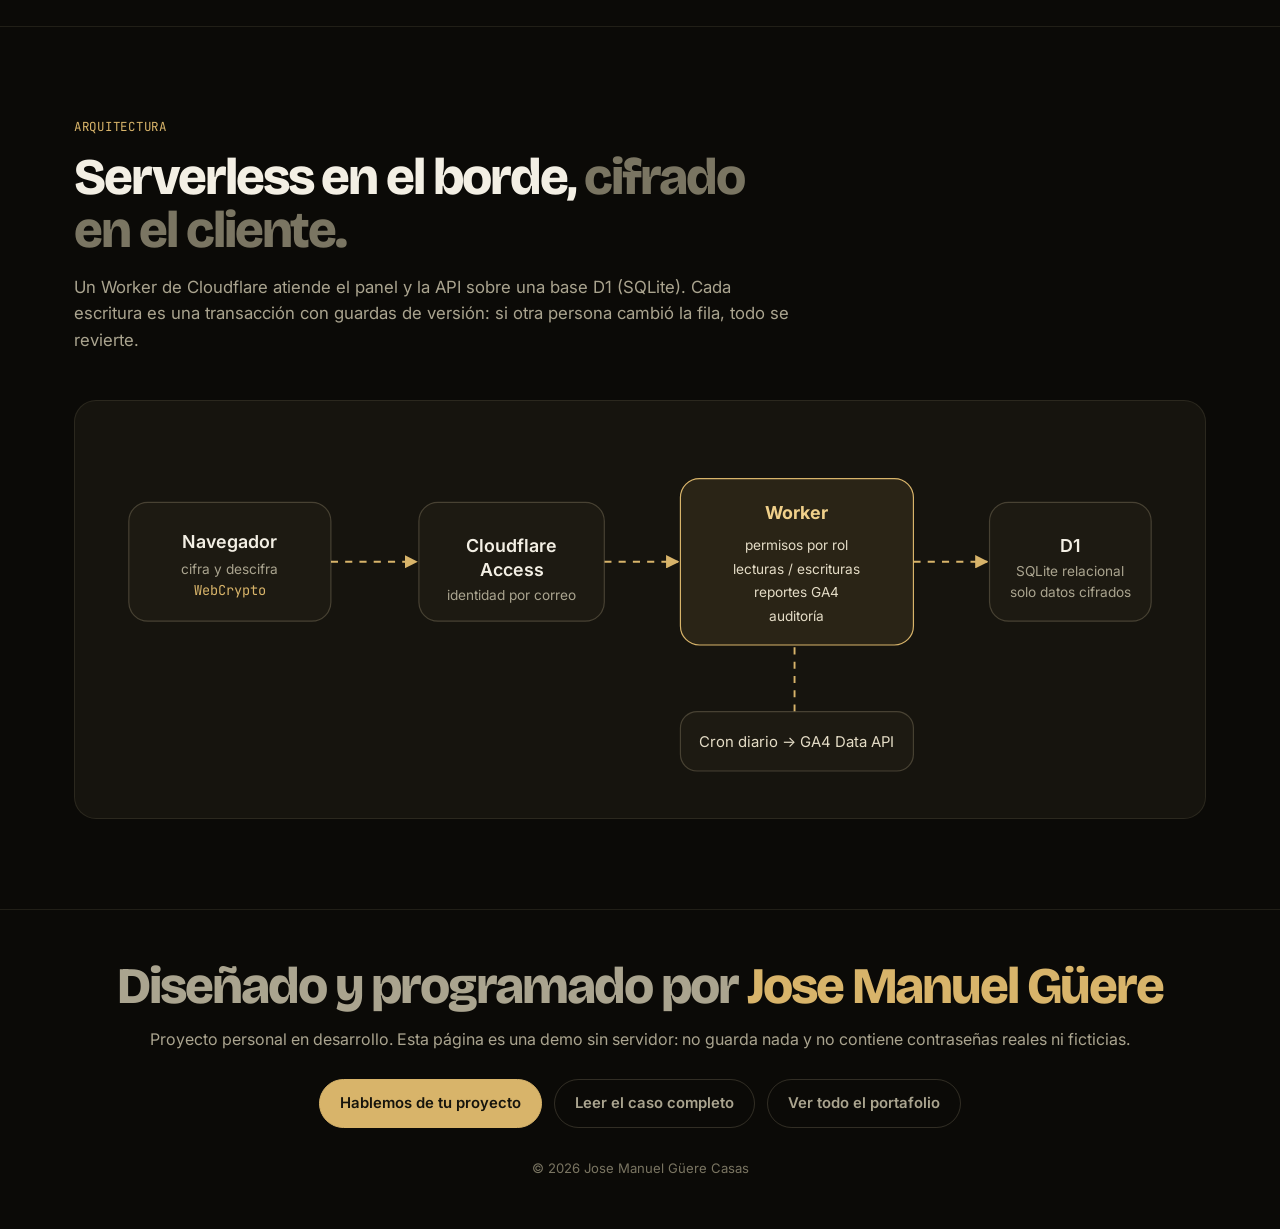
==== commit 9b603d48: "Proyectos como artículos: caso de estudio de Anubis y de los otros 4 proyectos - proyectos/anubis.ht" ====
--- a/anubis.html
+++ b/anubis.html
@@ -162,7 +162,7 @@
 
 <div class="top">
   <div class="wrap">
-    <a class="back" href="./#proyectos">← Volver al portafolio</a>
+    <a class="back" href="proyectos/anubis.html">← Caso de estudio</a>
     <span class="brand"><i>A</i>Anubis</span>
     <span class="pill">DEMO · DATOS FICTICIOS</span>
   </div>
@@ -319,6 +319,7 @@
     <p>Proyecto personal en desarrollo. Esta página es una demo sin servidor: no guarda nada y no contiene contraseñas reales ni ficticias.</p>
     <div class="cta">
       <a class="btn gold" href="./#contacto">Hablemos de tu proyecto</a>
+      <a class="btn" href="proyectos/anubis.html">Leer el caso completo</a>
       <a class="btn" href="./">Ver todo el portafolio</a>
     </div>
     <p class="small">© <span id="y"></span> Jose Manuel Güere Casas</p>
